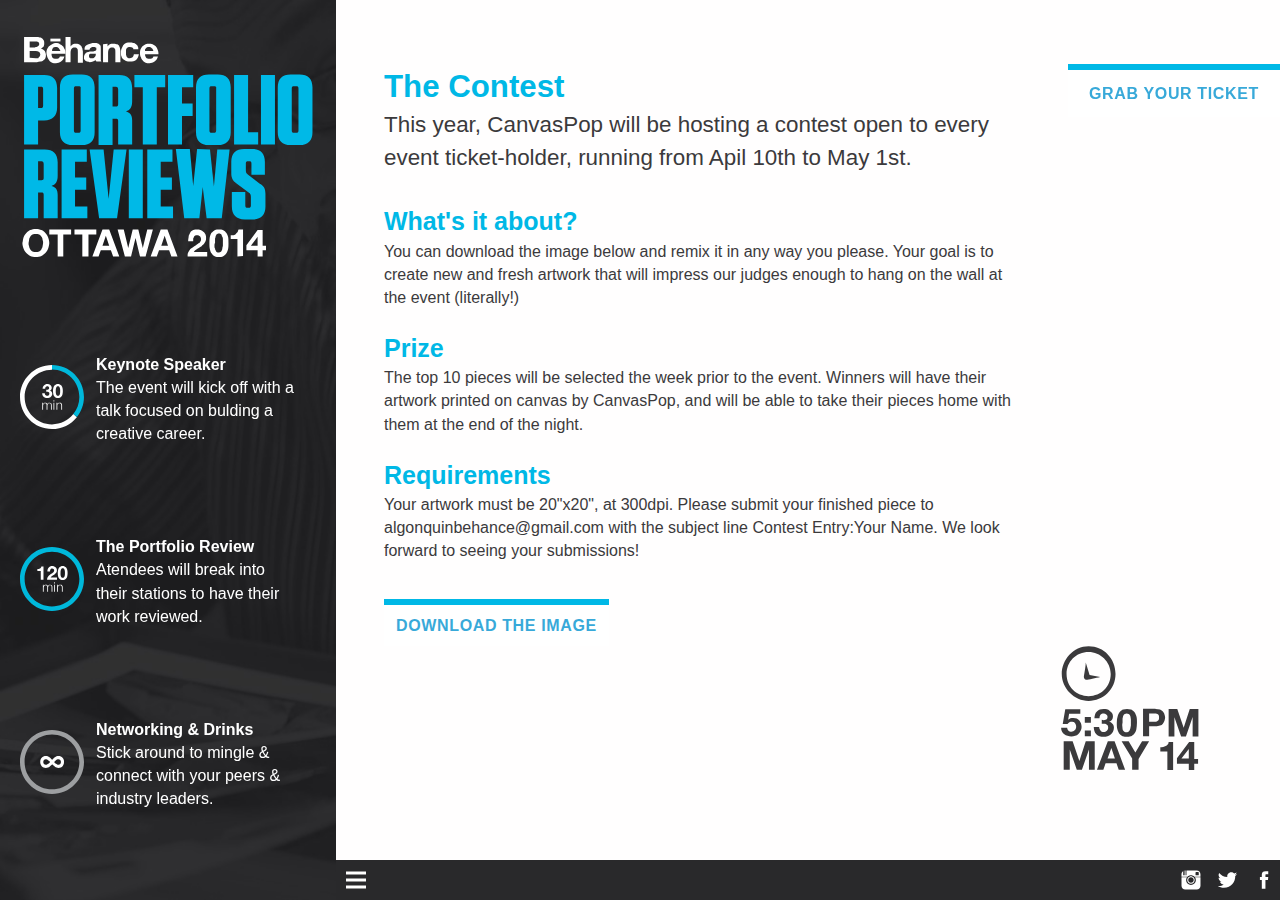
==== contest.html @ 29a14c9b "Margin Fix" ====
<!doctype html>
<html>

<head>
    <meta charset="UTF-8">
    <meta name="handheldfriendly" content="true">
    <meta name="mobileoptimized" content="240">
    <meta name="viewport" content="width=device-width,intial-scale=1">
    <link href="css/general.css" rel="stylesheet">
	<link href="css/grid.css" rel="stylesheet">
	<link href="css/nav.css" rel="stylesheet">
    <title>Behance Portfolio Review 2014 · Ottawa</title>
    <link rel="shortcut icon" href='favicon.ico'>
	<link rel="stylesheet" type="text/css" href="css/normalize.css" />
	<link rel="stylesheet" type="text/css" href="css/component.css" />
	<script src="js/modernizr.custom.js"></script>
    <meta name="description" content="Algonquin College's Behance Portfolio Review Ottawa 2014 at Canvas Pop">
    <meta name="author" content="Algonquin College Behance Portfolio Review">
</head>
	
<body>
	
	<div class="side-nav cl-effect-5">
		<a href="http://algonquinbehance.eventbrite.ca" class="get-ticket brand cuatro space" target="_blank">Grab your ticket</a>
		<img class="date-time" src="images/date-time.svg">
	</div>
	
	<header class="grid">
	<a href="index.html" class="unit unit-xs-1 unit-s-1 unit-m-1 unit-l-1"><img src="images/behance-title.svg" alt="event title"></a>
		<div class="schedule-part unit unit-xs-1 unit-s-1 unit-m-1 unit-l-1">
			<img class="icon-top" alt="" src="images/schedule1.svg">
			<p class="brand cinco">Keynote Speaker</p>
			<p class="cinco">The event will kick off with a talk focused on bulding a creative career.</p>
		</div>
		<div class="schedule-part unit unit-xs-1 unit-s-1 unit-m-1 unit-l-1">
			<img class="icon-top" alt="" src="images/schedule2.svg">
			<p class="brand cinco">The Portfolio Review</p>
			<p class="cinco">Atendees will break into their stations to have their work reviewed.</p>
		</div>
		<div class="schedule-part unit unit-xs-1 unit-s-1 unit-m-1 unit-l-1">
			<img class="icon-top" alt="" src="images/schedule3.svg">
			<p class="brand cinco">Networking & Drinks</p>
			<p class="cinco">Stick around to mingle & connect with your peers & industry leaders.</p>
		</div>
	</header>
	
	<section id="details">
		<h2 class="white unit unit-s-1 unit-m-1 unit-l-1">The Contest</h2>
		<p class="unit unit-s-1 unit-m-1 unit-l-1 p-large">This year, CanvasPop will be hosting a contest open to every event ticket-holder, running from Apil 10th to May 1st.</p>
		<h3 class="cuatro white">What's it about?</h3>
		<p class="unit unit-s-1 unit-m-1 unit-l-1">You can download the image below and remix it in any way you please. Your goal is to create new and fresh artwork that will impress our judges enough to hang on the wall at the event (literally!)</p> 
		<h3 class="white cuatro">Prize</h3>
		<p class="unit unit-s-1 unit-m-1 unit-l-1">The top 10 pieces will be selected the week prior to the event. Winners will have their artwork printed on canvas by CanvasPop, and will be able to take their pieces home with them at the end of the night.</p> 
		<h3 class="cuatro white">Requirements</h3>
		<p class="margin-bottom unit unit-s-1 unit-m-1 unit-l-1">Your artwork must be 20"x20", at 300dpi. Please submit your finished piece to algonquinbehance@gmail.com with the subject line Contest Entry:Your Name. We look forward to seeing your submissions!</p> 
		<span class="cl-effect-5"><a download='images/Kenyon_Cox_nude_study3.jpg' href="#" class="button space brand">Download the Image</a></span>
	</section>
				
	<footer class="init-footer grid">
		<div class="unit unit-xs-1-2 unit-s-1-2 unit-m-1-2 unit-l-1-2">
			<a href="#" class="nav-btn hide-text"></a>
		</div>
		<div class="social2 unit unit-xs-1-2 unit-s-1-2 unit-m-1-2 unit-l-1-2 grid">
			<a href="http://instagram.com/acbehance"><i class="instagram unit unit-s-1-3 unit-m-1-3 unit-l-1-3"></i></a>
			<a href="http://twitter.com/algonquindesign"><i class="twitter unit unit-s-1-3 unit-m-1-3 unit-l-1-3"></i></a>
			<a href="http://www.facebook.com/algonquindesign"><i class="facebook unit unit-s-1-3 unit-m-1-3 unit-l-1-3"></i></a>
		</div>
		
		<nav class="nav nav-top cl-effect-4" data-state="collapsed">
			<ul class="grid">
				<li class="brand space unit unit-xs-1 unit-s-1 unit-m-1 unit-l-1-5"><a href="index.html/#about">About</a></li>
				<li class="brand space unit unit-xs-1 unit-s-1-2 unit-m-1-2 unit-l-1-5"><a href="index.html/#details">Details</a></li>
				<li class="brand space unit unit-xs-1 unit-s-1-2 unit-m-1-2 unit-l-1-5"><a href="index.html/#reviewers">Reviewers</a></li>
				<li class="brand space unit unit-xs-1 unit-s-1-2 unit-m-1-2 unit-l-1-5"><a href="index.html/#sponsors">Sponsors</a></li>
				<li class="brand space unit unit-xs-1 unit-s-1-2 unit-m-1-2 unit-l-1-5"><a href="index.html/#works">How it works</a></li>
				<li class="brand space unit unit-xs-1 unit-s-1 unit-m-1 unit-l-1-1 email">You can email us at algonquinbehance@gmail.com</li>
			</ul>
		</nav>
	</footer>
	
	<script src="js/nav.js"></script>
	
</body>
</html>
---- css/general.css ----
@charset "UTF-8";
/* Responsive Setup */

@-moz-viewport {width: device-width; scale: 1;}
@-ms-viewport {width: device-width; scale: 1;}
@-webkit-viewport {width: device-width; scale: 1;}
@-o-viewport {width: device-width; scale: 1;}
@viewport {width: device-width; scale: 1;}

html {
	-moz-text-size-adjust: 100%;	
	-ms-text-size-adjust: 100%;	
	-webkit-text-size-adjust: 100%;	
	-o-text-size-adjust: 100%;	
	text-size-adjust: 100%;	
}

*{margin:0;}

/*CSS Starts*/

html, body {
	background-color: #fffefe;
	font-family: Helvetica, sans-serif;
	font-weight: 400;
	line-height: 1.45;
	color: #3B3A3C;
	font-size: .9em;
	padding: 3rem 0 1.45em 0;
	font-family: 'Helvetica Neue', Helvetica, sans-serif;
}

header {
	background-color: #3B3A3C;
	background: url(../images/header-background.jpg);
	background-attachment: scroll;
	background-size: cover;
	background-position: left center;
}

/* Schedule */

.schedule {
	text-align: center;
	overflow: hidden;
	color: #fff;
	margin-top: 0;
	text-align: left;
}

.schedule-part {
	margin: 1em 0;
	padding-left: 1.25em;
}

.schedule-part p{
	max-width: 80%;
	margin: 0;
	color: #fff;
}

.schedule-part:last-child {
	border-bottom: none;
}

.icon-top {
	float: left;
	height: 4rem;
	margin: 0rem 3% 0.75rem;
}

@media only screen and (min-width: 38em) {
	
	html, body {
		padding: 0 0 1.95em 0;
	}
	
	header {
		position: fixed;
		left: 0;
		top: 0;
		bottom:0;
		height: 100%;
		max-width: 21rem;
		z-index: 8000;
	}
	
	.schedule-part {
		margin: 0;
		padding-left:1.25em;
	}

	.schedule-part p{
		margin: 0;
		max-width: 15rem;
	}

	.schedule-part>.cinco{
		margin: 0rem auto 0rem;
	}
		
	.icon-top {
		float: left;
		height: 4rem;
		margin: .75em .75em 0 0;
	}
	
}

.main {
	position: relative;
	max-width: 50rem;
	margin: 0 auto;
	padding: 3rem;
}

::selection {
	color: #fff;
	background: #00B8E6;
}

p {margin-bottom: 1.3em;}

.p-large {
	font-size: 1.4em;
}

.p-med {
	font-size: 1.1em;
}

h1, .uno {
  margin-top: 0;
  font-size: 5.05em;
}

.big-dos {
	font-size: 3.36em;
}

h2, .dos {font-size: 1.953em;}

h3, dt, .tres {font-size: 1.563em;}

h4, dd,f .cuatro {font-size: 1.25em;}

h5, .cinco {font-size: 1em;}

small, .font_small {font-size: 0.75em;}

.no-margin {
	margin-bottom: 0;
}

.flex-img {
	width: 100%;
	display: block;
	margin: 0 auto;
}

section {
	max-width: 95%;
	margin: 3rem auto 0;
}

ul {
	list-style: none;
}

em {
	margin-left:8px;
	color: #3b3a3c;
}

a {
	text-decoration: none;
	color: #38a9d9;
	-webkit-transition: all 200ms ease-in;
	transition: all 200ms ease-in;
}

dd {
	font-size: 1em;
}

dd a{
	color: #38a9d9;
	border-bottom: 0.09em solid #38a9d9;
	-webkit-transition: all 200ms ease-in;
	transition: all 200ms ease-in;
}

p>a:hover,
p>a:active,
p>a:focus,
dd a:hover,
dd a:active,
dd a:focus{
	color: #3a5d78;
	border-bottom: 2px solid #3a5d78;
}

dt {
	font-weight: 800;
	margin-top: .5rem;
	padding-top: .5em;
	position: relative;
}

dt a {
	color: #3B3A3C;
}

dt>a:after {
    opacity: 0;
    content: url(../images/arrow.svg);
    position:relative;
    left:13px;
    top:2px;
    -webkit-transition: -webkit-transform 0.4s, opacity 0.3s ease-in-out;
	-moz-transition: -moz-transform 0.4s, opacity 0.3s ease-in-out;
	transition: transform 0.4s, opacity 0.3s ease-in-out;
	-webkit-transform: translateX(20px);
	-moz-transform: translateX(20px);
	transform: translateX(20px);
}

dt>a:hover:after,
dt>a:active:after,
dt>a:focus:after {
    opacity: 1;
	-webkit-transform: translateX(0px);
	-moz-transform: translateX(0px);
	transform: translateX(0px);
}

.indent {
	padding-right: 2em;
}

.indent>dt{
	padding-top: 0.1em;
	padding-bottom: 0.5em; 
	border-left: 5px solid #00B8E6;
	padding-left: 25px;
	margin-top: 1rem;
}

.indent>dd{
	padding-bottom: 0.15em; 
	border-left: 5px solid #00B8E6;
	padding-left: 25px;
	margin-bottom: 2rem;
}

.white, .teal {
	color: #00B8E6;
}

.actual-white {
	color: #fff;
}

.brand {
	font-weight: 800;
}

.space {
	letter-spacing: 0.04em;
}

.logos {
	padding-bottom: .5em;
}

/* Ticket */

.contest, .get-ticket, .button {
	text-align: center;
	text-transform: uppercase;
	background-color: none;
	border-top: solid 6px #00B8E6;
	background-color: rgba(255,255,255,.7);
	-webkit-transition: all 300ms ease-in-out;
	transition: all 300ms ease-in-out;
}

.button {
	position: relative;
}

.margin-bottom {
	margin-bottom: 3.25em;
}

.get-ticket {
	position: fixed;
	top: 0rem;
	width: 100%;
	z-index: 9000;
}

.contest {top: 3rem;}

.date-time {
	display: none;
}

#sponsors {
	margin: 3rem auto 0;
	background-color: #00B8E6;
	width: 100%;
	z-index: 1000;
	padding: 2% 5%;
}

@media only screen and (min-width: 38em) {
	
	section {
		max-width: 40rem;
		margin: 4em 5% 0 24em;
	}
	
	.get-ticket {
		top: 4em;
		max-width: 13.25em;
		padding: 0.3em;
		right: 0rem;
	}
	
	.contest {
		top: 8.5em;
	}
	
	#sponsors {
		z-index: 1000;
		position: absolute;
		padding: 5em 0 6em 24em;
		background-color: #00B8E6;
		right: 0;
	}

}

@media only screen and (min-width: 60em) {
	.date-time {
		display: block;
		width: 12em;
		position: fixed;
		right: 3.5em;
		bottom: 6em;
	}
}

footer, .resp-footer {
	position: fixed;
	background-color: #29292b;
	left: 0;
	right: 0;
	bottom:0;
	text-align: center;
}

.social {
	overflow: hidden;
	text-align: right;
}

.social2 {
	text-align: right;
}

.social i, .social2 i {
	width: 2rem;
	background-position: center center;
	background-repeat: no-repeat;
}

.twitter {
	height: 2rem;
	background-image: url(../images/twitter.svg);
}

.instagram {
	height: 1.5rem;
	background-image: url(../images/instagram.svg);
}

.twitter:hover {
	height: 2rem;
	background-image: url(../images/twitter-blue.svg);
}

.instagram:hover {
	height: 1.5rem;
	background-image: url(../images/instagram-blue.svg);
}

.facebook {
	height: 1.5rem;
	background-image: url(../images/facebook.svg);
}

.facebook:hover {
	height: 1.5rem;
	background-image: url(../images/facebook-blue.svg);
}

.heart {
	position: relative;
	text-indent: 24px;
	padding-top: 1em;
}

.heart:before {
	position: absolute;
	content: url(../images/heart-01.svg);
	height: 15px;
	width: 15px;
	left: -24px;
}

.email {
	color: #fff;
	padding: 0.5em 0 1em;
}

@media only screen and (min-width: 38em) {

	html, body {
		font-size: 1em;
	}
}
---- css/grid.css ----
.grid {
  margin: 0;
  padding: 0;
  letter-spacing: -0.31em;
  text-rendering: optimizespeed;
  display: -webkit-flex;
  -webkit-flex-flow: row wrap;
  display: -ms-flexbox;
  -ms-flex-flow: row wrap;
}

.grid-bottom {
  -webkit-align-items: flex-end;
  -ms-align-items: flex-end;
}

.grid-middle {
  -webkit-align-items: center;
  -ms-align-items: center;
}

.opera-only :-o-prefocus, .grid {
  word-spacing: -0.43em;
}

.unit {
  letter-spacing: normal;
  text-rendering: auto;
  vertical-align: middle;
  word-spacing: normal;
  display: inline-block;
  visibility: visible;
}

.grid-bottom .unit {
  vertical-align: bottom;
}

.grid--middle .unit {
  vertical-align: middle;
}

.unit-xs-hidden {
  display: none;
  visibility: hidden;
}

.unit-xs-1 {
  display: block;
  visibility: visible;
  width: 100%;
}

.unit-offset-xs-0 {
  margin-left: 0;
}

.unit-xs-1-2 {
  width: 50.0000%;
}

.unit-offset-xs-1-2 {
  margin-left: 50.0000%;
}

.unit-xs-1-3 {
  width: 33.3333%;
}

.unit-offset-xs-1-3 {
  margin-left: 33.3333%;
}

.unit-xs-2-3 {
  width: 66.6667%;
}

.unit-offset-xs-2-3 {
  margin-left: 66.6667%;
}

.unit-xs-1-2,.unit-xs-1-3,.unit-xs-2-3 {
  display: inline-block;
  visibility: visible;
}

@media only screen and (min-width: 25em) {

.unit-s-hidden {
  display: none;
  visibility: hidden;
}

.unit-s-1 {
  display: block;
  visibility: visible;
  width: 100%;
}

.unit-offset-s-0 {
  margin-left: 0;
}

.unit-s-1-2 {
  width: 50.0000%;
}

.unit-offset-s-1-2 {
  margin-left: 50.0000%;
}

.unit-s-1-3 {
  width: 33.3333%;
}

.unit-offset-s-1-3 {
  margin-left: 33.3333%;
}

.unit-s-2-3 {
  width: 66.6667%;
}

.unit-offset-s-2-3 {
  margin-left: 66.6667%;
}

.unit-s-1-4 {
  width: 25.0000%;
}

.unit-offset-s-1-4 {
  margin-left: 25.0000%;
}

.unit-s-3-4 {
  width: 75.0000%;
}

.unit-offset-s-3-4 {
  margin-left: 75.0000%;
}

.unit-s-1-2,.unit-s-1-3,.unit-s-2-3,.unit-s-1-4,.unit-s-3-4 {
  display: inline-block;
  visibility: visible;
}

}

@media only screen and (min-width: 38em) {
	
.unit-m-hidden {
  display: none;
  visibility: hidden;
}

.unit-m-1 {
  display: block;
  visibility: visible;
  width: 100%;
}

.unit-offset-m-0 {
  margin-left: 0;
}

.unit-m-1-2 {
  width: 50.0000%;
}

.unit-offset-m-1-2 {
  margin-left: 50.0000%;
}

.unit-m-1-3 {
  width: 33.3333%;
}

.unit-offset-m-1-3 {
  margin-left: 33.3333%;
}

.unit-m-2-3 {
  width: 66.6667%;
}

.unit-offset-m-2-3 {
  margin-left: 66.6667%;
}

.unit-m-1-4 {
  width: 25.0000%;
}

.unit-offset-m-1-4 {
  margin-left: 25.0000%;
}

.unit-m-3-4 {
  width: 75.0000%;
}

.unit-offset-m-3-4 {
  margin-left: 75.0000%;
}

.unit-m-1-2,.unit-m-1-3,.unit-m-2-3,.unit-m-1-4,.unit-m-3-4 {
  display: inline-block;
  visibility: visible;
}

}

@media only screen and (min-width: 60em) {
	
	.gutter {
	  padding-left: 1.5rem;
	  padding-right: 1.5rem;
	}

	.gutter-half, .gutter-1-2 {
	  padding-left: 0.7500rem;
	  padding-right: 0.7500rem;
	}

	.gutter-double, .gutter-2 {
	  padding-left: 3.0000rem;
	  padding-right: 3.0000rem;
	}

	.gutter-left {
	  padding-left: 1.5000rem;
	}

.unit-l-hidden {
  display: none;
  visibility: hidden;
}

.unit-l-1 {
  display: block;
  visibility: visible;
  width: 100%;
}

.unit-offset-l-0 {
  margin-left: 0;
}

.unit-l-1-2 {
  width: 50.0000%;
}

.unit-offset-l-1-2 {
  margin-left: 50.0000%;
}

.unit-l-1-3 {
  width: 33.3333%;
}

.unit-offset-l-1-3 {
  margin-left: 33.3333%;
}

.unit-l-2-3 {
  width: 66.6667%;
}

.unit-offset-l-2-3 {
  margin-left: 66.6667%;
}

.unit-l-1-4 {
  width: 25.0000%;
}

.unit-offset-l-1-4 {
  margin-left: 25.0000%;
}

.unit-l-3-4 {
  width: 75.0000%;
}

.unit-offset-l-3-4 {
  margin-left: 75.0000%;
}

.unit-l-1-5 {
  width: 20.0000%;
}

.unit-offset-l-1-5 {
  margin-left: 20.0000%;
}

.unit-l-2-5 {
  width: 40.0000%;
}

.unit-offset-l-2-5 {
  margin-left: 40.0000%;
}

.unit-l-3-5 {
  width: 60.0000%;
}

.unit-offset-l-3-5 {
  margin-left: 60.0000%;
}

.unit-l-4-5 {
  width: 80.0000%;
}

.unit-offset-l-4-5 {
  margin-left: 80.0000%;
}

.unit-l-1-6 {
  width: 16.6667%;
}

.unit-offset-l-1-6 {
  margin-left: 16.6667%;
}

.unit-l-5-6 {
  width: 83.3333%;
}

.unit-offset-l-5-6 {
  margin-left: 83.3333%;
}

.unit-l-1-7 {
  width: 14.2857%;
}

.unit-offset-l-1-7 {
  margin-left: 14.2857%;
}

.unit-l-2-7 {
  width: 28.5714%;
}

.unit-offset-l-2-7 {
  margin-left: 28.5714%;
}

.unit-l-3-7 {
  width: 42.8571%;
}

.unit-offset-l-3-7 {
  margin-left: 42.8571%;
}

.unit-l-4-7 {
  width: 57.1429%;
}

.unit-offset-l-4-7 {
  margin-left: 57.1429%;
}

.unit-l-5-7 {
  width: 71.4286%;
}

.unit-offset-l-5-7 {
  margin-left: 71.4286%;
}

.unit-l-6-7 {
  width: 85.7143%;
}

.unit-offset-l-6-7 {
  margin-left: 85.7143%;
}

.unit-l-1-8 {
  width: 12.5000%;
}

.unit-offset-l-1-8 {
  margin-left: 12.5000%;
}

.unit-l-3-8 {
  width: 37.5000%;
}

.unit-offset-l-3-8 {
  margin-left: 37.5000%;
}

.unit-l-5-8 {
  width: 62.5000%;
}

.unit-offset-l-5-8 {
  margin-left: 62.5000%;
}

.unit-l-7-8 {
  width: 87.5000%;
}

.unit-offset-l-7-8 {
  margin-left: 87.5000%;
}

.unit-l-1-2,.unit-l-1-3,.unit-l-2-3,.unit-l-1-4,.unit-l-3-4,.unit-l-1-5,.unit-l-2-5,.unit-l-3-5,.unit-l-4-5,.unit-l-1-6,.unit-l-5-6,.unit-l-1-7,.unit-l-2-7,.unit-l-3-7,.unit-l-4-7,.unit-l-5-7,.unit-l-6-7,.unit-l-1-8,.unit-l-3-8,.unit-l-5-8,.unit-l-7-8 {
  display: inline-block;
  visibility: visible;
}

}
---- css/nav.css ----
nav a{
	font-size: 1em;
}

.nav-btn,
.nav-btn:link,
.nav-btn:visited{
	position: relative;
	display: block;
	height: 40px;
    margin: 0 0;
	background: url('../images/nav-icon.svg') no-repeat 0px center;
	text-align: left;
}

.nav-btn,
.nav-btn:hover,
.nav-btn:active{
	background: url('../images/nav-icon-blue.svg') no-repeat 0px center;
}

.nav-top {
    width: 100%;
    margin: 0 0;
    position:relative;
    text-align:center;
}

.resp-footer {
	display: none;
}

/*Toggle Nav*/

.nav-top {
    max-height: 0px;
    -webkit-transition: max-height 350ms linear;
}

.nav-top[data-state="expanded"]{
    max-height: 15em;
    height: 100%;
}

@media only screen and (min-width: 38em) {
	
	footer.init-footer {
		display: block;
		margin-left: 21em;
		z-index: 9000;
	}
	
	.resp-footer {
		display: none;
	}
	
}
---- css/component.css ----
*,
*:after,
*::before {
    -webkit-box-sizing: border-box;
    -moz-box-sizing: border-box;
    box-sizing: border-box;
}

nav a {
	position: relative;
	display: inline-block;
	margin: 15px 0 7px;
	outline: none;
	color: #fff;
	text-decoration: none;
	text-transform: uppercase;
	letter-spacing: 0.06em;
	text-align: left;
}


/* Effect 4: bottom border enlarge */
.cl-effect-4 a {
	padding: 0 0 5px;
}

.cl-effect-4 a::after {
	position: absolute;
	top: -8px;
	left: 0;
	right:0;
	width: 100%;
	height: 1px;
	background: #00B8E6;
	content: '';
	opacity: 0;
	-webkit-transition: height 0.3s, opacity 0.3s, -webkit-transform 0.3s;
	-moz-transition: height 0.3s, opacity 0.3s, -moz-transform 0.3s;
	transition: height 0.3s, opacity 0.3s, transform 0.3s;
	-webkit-transform: translateY(-10px);
	-moz-transform: translateY(-10px);
	transform: translateY(-10px);
}

.cl-effect-4 a:hover::after,
.cl-effect-4 a:focus::after {
	height: 5px;
	opacity: 1;
	-webkit-transform: translateY(0px);
	-moz-transform: translateY(0px);
	transform: translateY(0px);
}

/* Effect 4: bottom border enlarge */

.cl-effect-5 a {
	padding: .75em 0.75em;
}

.cl-effect-5 a::after {
	position: absolute;
	top: -5px;
	left: 0;
	width: 100%;
	height: 1px;
	background: rgba(0, 184, 230,.1);
	border: solid 5px #00B8E6;
	content: '';
	opacity: 0;
	-webkit-transition: height 0.3s, opacity 0.3s, -webkit-transform 0.3s;
	-moz-transition: height 0.3s, opacity 0.3s, -moz-transform 0.3s;
	transition: height 0.3s, opacity 0.3s, transform 0.3s;
}

.cl-effect-5 a:hover::after,
.cl-effect-5 a:focus::after {
	height: 3.5em;
	opacity: 1;

}
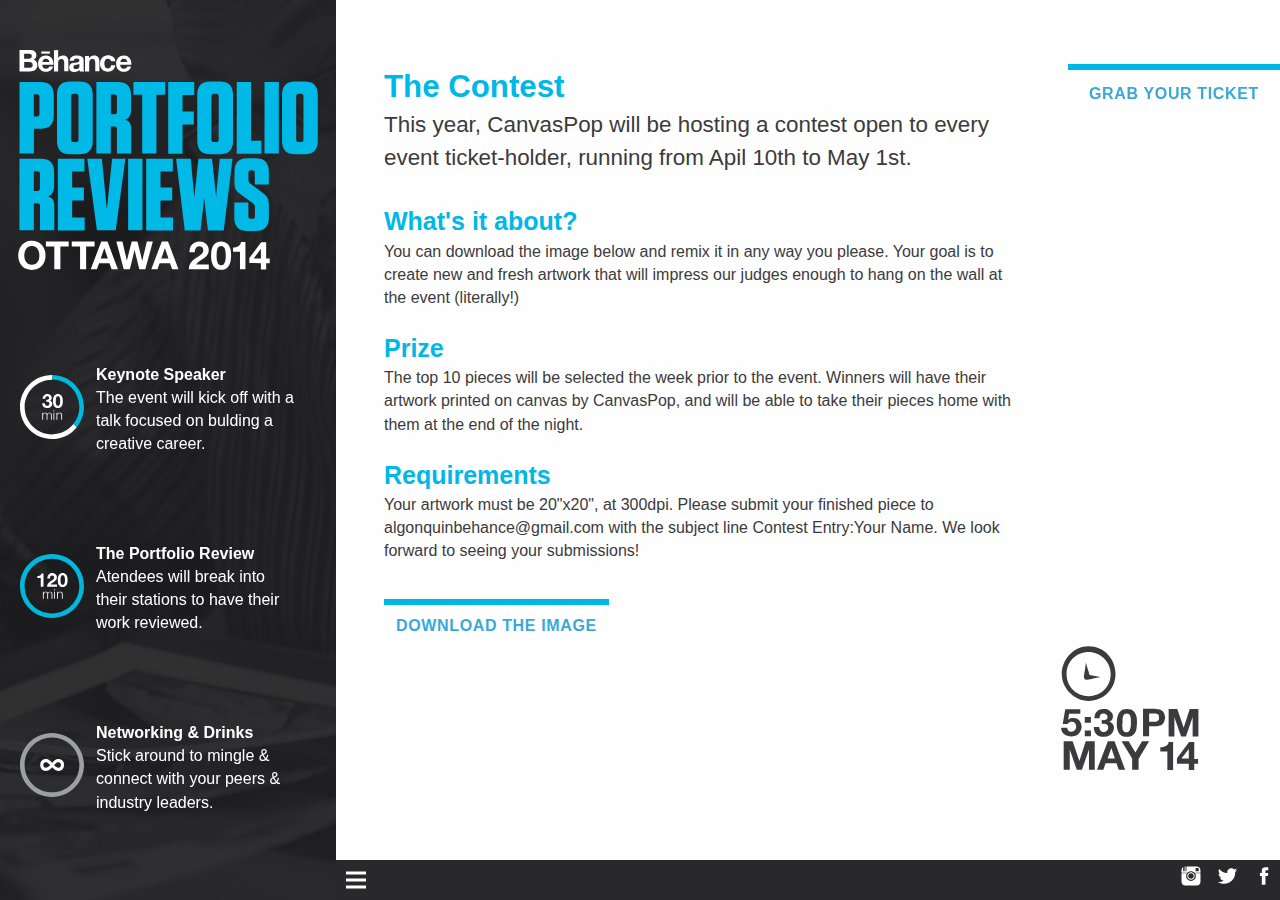
==== commit f6dba775: "Footer Debug, Nav links fixed, Vertical mediaquery" ====
--- a/contest.html
+++ b/contest.html
@@ -10,7 +10,6 @@
 	<link href="css/grid.css" rel="stylesheet">
 	<link href="css/nav.css" rel="stylesheet">
     <title>Behance Portfolio Review 2014 · Ottawa</title>
-    <link rel="shortcut icon" href='favicon.ico'>
 	<link rel="stylesheet" type="text/css" href="css/normalize.css" />
 	<link rel="stylesheet" type="text/css" href="css/component.css" />
 	<script src="js/modernizr.custom.js"></script>
@@ -26,7 +25,7 @@
 	</div>
 	
 	<header class="grid">
-	<a href="index.html" class="unit unit-xs-1 unit-s-1 unit-m-1 unit-l-1"><img src="images/behance-title.svg" alt="event title"></a>
+		<a href="index.html" class="unit unit-xs-1 unit-s-1 unit-m-1 unit-l-1"><img src="images/behance-title.svg" class="title" alt="event title"></a>
 		<div class="schedule-part unit unit-xs-1 unit-s-1 unit-m-1 unit-l-1">
 			<img class="icon-top" alt="" src="images/schedule1.svg">
 			<p class="brand cinco">Keynote Speaker</p>
@@ -56,23 +55,27 @@
 		<span class="cl-effect-5"><a download='images/Kenyon_Cox_nude_study3.jpg' href="#" class="button space brand">Download the Image</a></span>
 	</section>
 				
-	<footer class="init-footer grid">
-		<div class="unit unit-xs-1-2 unit-s-1-2 unit-m-1-2 unit-l-1-2">
-			<a href="#" class="nav-btn hide-text"></a>
-		</div>
-		<div class="social2 unit unit-xs-1-2 unit-s-1-2 unit-m-1-2 unit-l-1-2 grid">
-			<a href="http://instagram.com/acbehance"><i class="instagram unit unit-s-1-3 unit-m-1-3 unit-l-1-3"></i></a>
-			<a href="http://twitter.com/algonquindesign"><i class="twitter unit unit-s-1-3 unit-m-1-3 unit-l-1-3"></i></a>
-			<a href="http://www.facebook.com/algonquindesign"><i class="facebook unit unit-s-1-3 unit-m-1-3 unit-l-1-3"></i></a>
+	<footer class="init-footer">
+		<div class="grid">
+			<div class="unit unit-xs-1-2 unit-s-1-2 unit-m-1-2 unit-l-1-2">
+				<a href="#" class="nav-btn hide-text"></a>
+			</div>
+			<div class="unit unit-xs-1-2 unit-s-1-2 unit-m-1-2 unit-l-1-2">
+				<div class="social2">
+					<a href="http://instagram.com/acbehance"><i class="instagram unit unit-s-1-3 unit-m-1-3 unit-l-1-3"></i></a>
+					<a href="http://twitter.com/algonquindesign"><i class="twitter unit unit-s-1-3 unit-m-1-3 unit-l-1-3"></i></a>
+					<a href="http://www.facebook.com/algonquindesign"><i class="facebook unit unit-s-1-3 unit-m-1-3 unit-l-1-3"></i></a>
+				</div>
+			</div>
 		</div>
 		
 		<nav class="nav nav-top cl-effect-4" data-state="collapsed">
 			<ul class="grid">
-				<li class="brand space unit unit-xs-1 unit-s-1 unit-m-1 unit-l-1-5"><a href="index.html/#about">About</a></li>
-				<li class="brand space unit unit-xs-1 unit-s-1-2 unit-m-1-2 unit-l-1-5"><a href="index.html/#details">Details</a></li>
-				<li class="brand space unit unit-xs-1 unit-s-1-2 unit-m-1-2 unit-l-1-5"><a href="index.html/#reviewers">Reviewers</a></li>
-				<li class="brand space unit unit-xs-1 unit-s-1-2 unit-m-1-2 unit-l-1-5"><a href="index.html/#sponsors">Sponsors</a></li>
-				<li class="brand space unit unit-xs-1 unit-s-1-2 unit-m-1-2 unit-l-1-5"><a href="index.html/#works">How it works</a></li>
+				<li class="brand space unit unit-xs-1 unit-s-1 unit-m-1 unit-l-1-5"><a href="index.html#about">About</a></li>
+				<li class="brand space unit unit-xs-1 unit-s-1-2 unit-m-1-2 unit-l-1-5"><a href="index.html#details">Details</a></li>
+				<li class="brand space unit unit-xs-1 unit-s-1-2 unit-m-1-2 unit-l-1-5"><a href="index.html#reviewers">Reviewers</a></li>
+				<li class="brand space unit unit-xs-1 unit-s-1-2 unit-m-1-2 unit-l-1-5"><a href="index.html#sponsors">Sponsors</a></li>
+				<li class="brand space unit unit-xs-1 unit-s-1-2 unit-m-1-2 unit-l-1-5"><a href="index.html#works">How it works</a></li>
 				<li class="brand space unit unit-xs-1 unit-s-1 unit-m-1 unit-l-1-1 email">You can email us at algonquinbehance@gmail.com</li>
 			</ul>
 		</nav>
--- a/css/general.css
+++ b/css/general.css
@@ -105,6 +105,24 @@
 		margin: .75em .75em 0 0;
 	}
 	
+}
+
+@media only screen and (max-height: 42em) {
+	
+	header{
+		font-size: .9em;
+	}
+	
+	.title {
+		position: absolute; 
+		left:-5rem;
+		max-height: 5rem;
+		text-align: left;
+	}
+	
+	.schedule-part {
+		height: 25%;
+	}
 }
 
 .main {
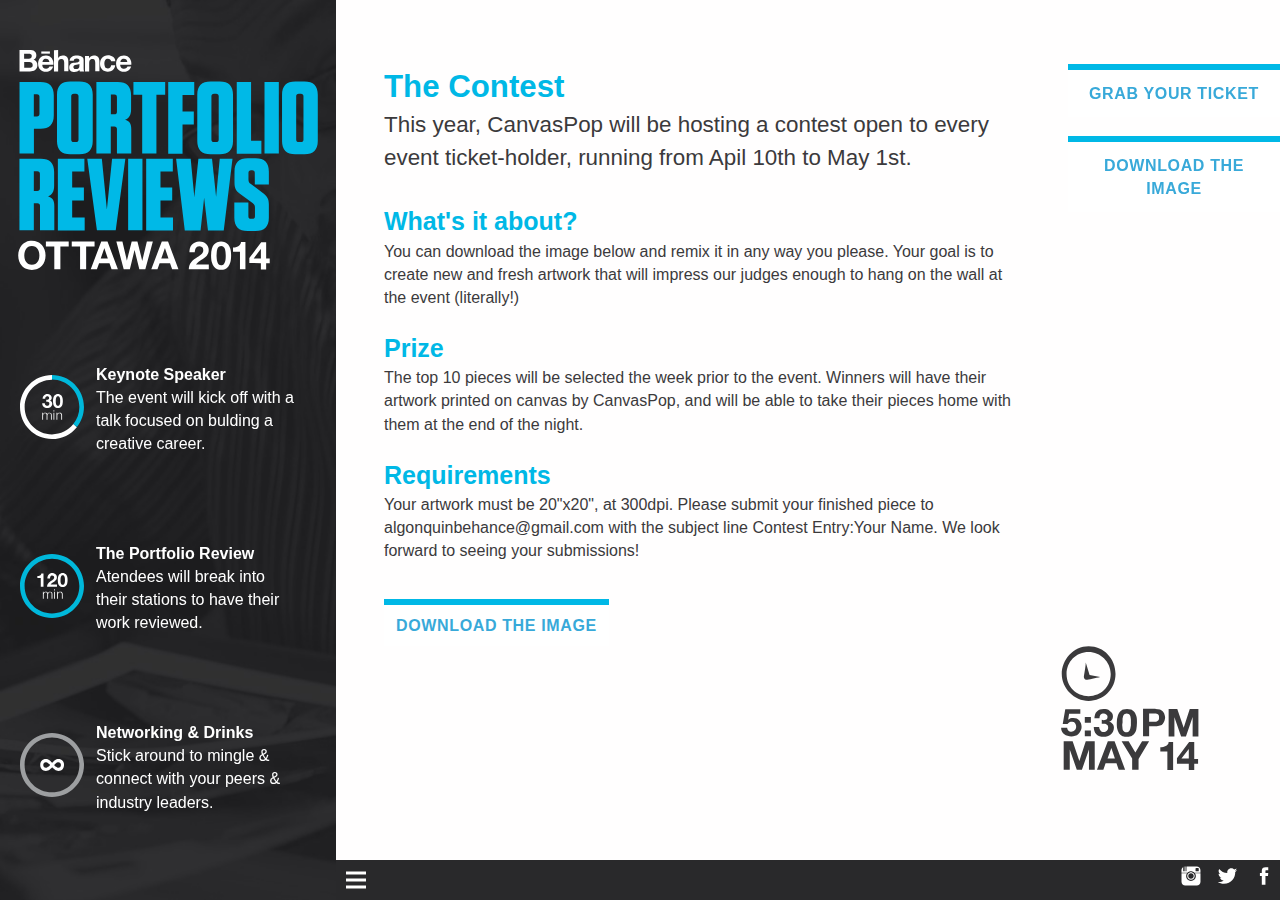
==== commit 0bbc0600: "Added second link in Contest" ====
--- a/contest.html
+++ b/contest.html
@@ -21,6 +21,7 @@
 	
 	<div class="side-nav cl-effect-5">
 		<a href="http://algonquinbehance.eventbrite.ca" class="get-ticket brand cuatro space" target="_blank">Grab your ticket</a>
+		<a href="#" download='images/Kenyon_Cox_nude_study3.jpg' class="get-ticket contest brand cuatro space" target="_blank">Download the image</a>
 		<img class="date-time" src="images/date-time.svg">
 	</div>
 	
@@ -71,8 +72,8 @@
 		
 		<nav class="nav nav-top cl-effect-4" data-state="collapsed">
 			<ul class="grid">
-				<li class="brand space unit unit-xs-1 unit-s-1 unit-m-1 unit-l-1-5"><a href="index.html#about">About</a></li>
-				<li class="brand space unit unit-xs-1 unit-s-1-2 unit-m-1-2 unit-l-1-5"><a href="index.html#details">Details</a></li>
+				<li class="brand space unit unit-xs-1 unit-s-1 unit-m-1 unit-l-1-5"><a href="index.html">Home</a></li>
+				<li class="brand space unit unit-xs-1 unit-s-1-2 unit-m-1-2 unit-l-1-5"><a href="index.html#about">About</a></li>
 				<li class="brand space unit unit-xs-1 unit-s-1-2 unit-m-1-2 unit-l-1-5"><a href="index.html#reviewers">Reviewers</a></li>
 				<li class="brand space unit unit-xs-1 unit-s-1-2 unit-m-1-2 unit-l-1-5"><a href="index.html#sponsors">Sponsors</a></li>
 				<li class="brand space unit unit-xs-1 unit-s-1-2 unit-m-1-2 unit-l-1-5"><a href="index.html#works">How it works</a></li>
--- a/css/general.css
+++ b/css/general.css
@@ -26,7 +26,7 @@
 	line-height: 1.45;
 	color: #3B3A3C;
 	font-size: .9em;
-	padding: 3rem 0 1.45em 0;
+	padding: 2.9rem 0 1.45em 0;
 	font-family: 'Helvetica Neue', Helvetica, sans-serif;
 }
 
@@ -55,7 +55,7 @@
 
 .schedule-part p{
 	max-width: 80%;
-	margin: 0;
+	margin: 0 auto;
 	color: #fff;
 }
 
@@ -86,6 +86,7 @@
 	}
 	
 	.schedule-part {
+		position: relative;
 		margin: 0;
 		padding-left:1.25em;
 	}
@@ -105,24 +106,6 @@
 		margin: .75em .75em 0 0;
 	}
 	
-}
-
-@media only screen and (max-height: 42em) {
-	
-	header{
-		font-size: .9em;
-	}
-	
-	.title {
-		position: absolute; 
-		left:-5rem;
-		max-height: 5rem;
-		text-align: left;
-	}
-	
-	.schedule-part {
-		height: 25%;
-	}
 }
 
 .main {
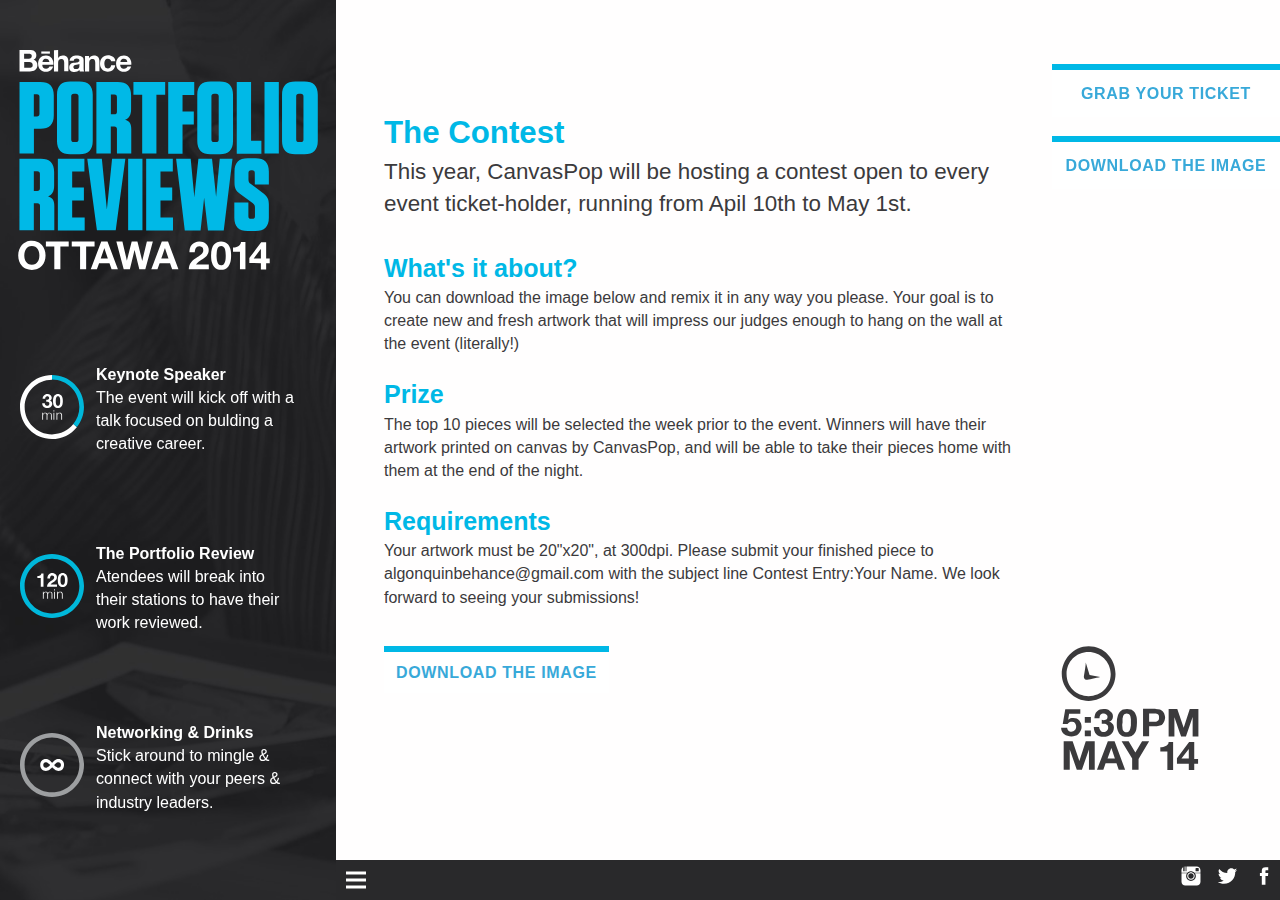
==== commit d3a67864: "Fixed Bottom Padding Mobile" ====
--- a/contest.html
+++ b/contest.html
@@ -17,7 +17,7 @@
     <meta name="author" content="Algonquin College Behance Portfolio Review">
 </head>
 	
-<body>
+<body class="contest-page">
 	
 	<div class="side-nav cl-effect-5">
 		<a href="http://algonquinbehance.eventbrite.ca" class="get-ticket brand cuatro space" target="_blank">Grab your ticket</a>
--- a/css/general.css
+++ b/css/general.css
@@ -28,6 +28,10 @@
 	font-size: .9em;
 	padding: 2.9rem 0 1.45em 0;
 	font-family: 'Helvetica Neue', Helvetica, sans-serif;
+}
+
+.contest-page {
+	padding: 2.9rem 0 6.15em 0;
 }
 
 header {
@@ -324,7 +328,7 @@
 	
 	.get-ticket {
 		top: 4em;
-		max-width: 13.25em;
+		max-width: 14.25em;
 		padding: 0.3em;
 		right: 0rem;
 	}
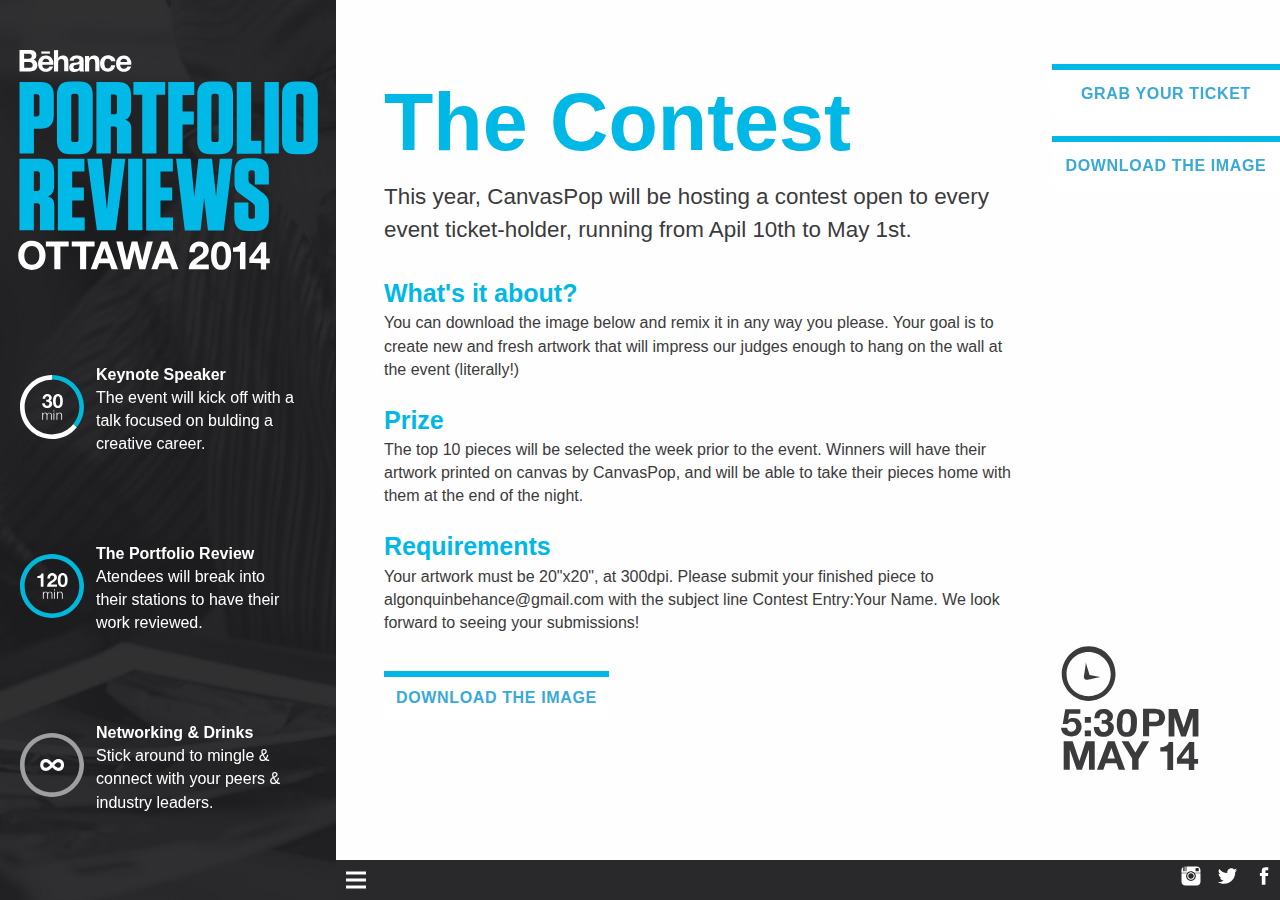
==== commit df8b9f9e: "Fixed margins large-screen" ====
--- a/contest.html
+++ b/contest.html
@@ -45,7 +45,7 @@
 	</header>
 	
 	<section id="details">
-		<h2 class="white unit unit-s-1 unit-m-1 unit-l-1">The Contest</h2>
+		<h1 class="white unit unit-s-1 unit-m-1 unit-l-1">The Contest</h1>
 		<p class="unit unit-s-1 unit-m-1 unit-l-1 p-large">This year, CanvasPop will be hosting a contest open to every event ticket-holder, running from Apil 10th to May 1st.</p>
 		<h3 class="cuatro white">What's it about?</h3>
 		<p class="unit unit-s-1 unit-m-1 unit-l-1">You can download the image below and remix it in any way you please. Your goal is to create new and fresh artwork that will impress our judges enough to hang on the wall at the event (literally!)</p> 
--- a/css/general.css
+++ b/css/general.css
@@ -26,12 +26,12 @@
 	line-height: 1.45;
 	color: #3B3A3C;
 	font-size: .9em;
-	padding: 2.9rem 0 1.45em 0;
+	padding: 2.9em 0 1.45em 0;
 	font-family: 'Helvetica Neue', Helvetica, sans-serif;
 }
 
 .contest-page {
-	padding: 2.9rem 0 6.15em 0;
+	padding: 2.9em 0 6.15em 0;
 }
 
 header {
@@ -76,6 +76,10 @@
 @media only screen and (min-width: 38em) {
 	
 	html, body {
+		padding: 0 0 1.95em 0;
+	}
+	
+	.contest-page {
 		padding: 0 0 1.95em 0;
 	}
 	
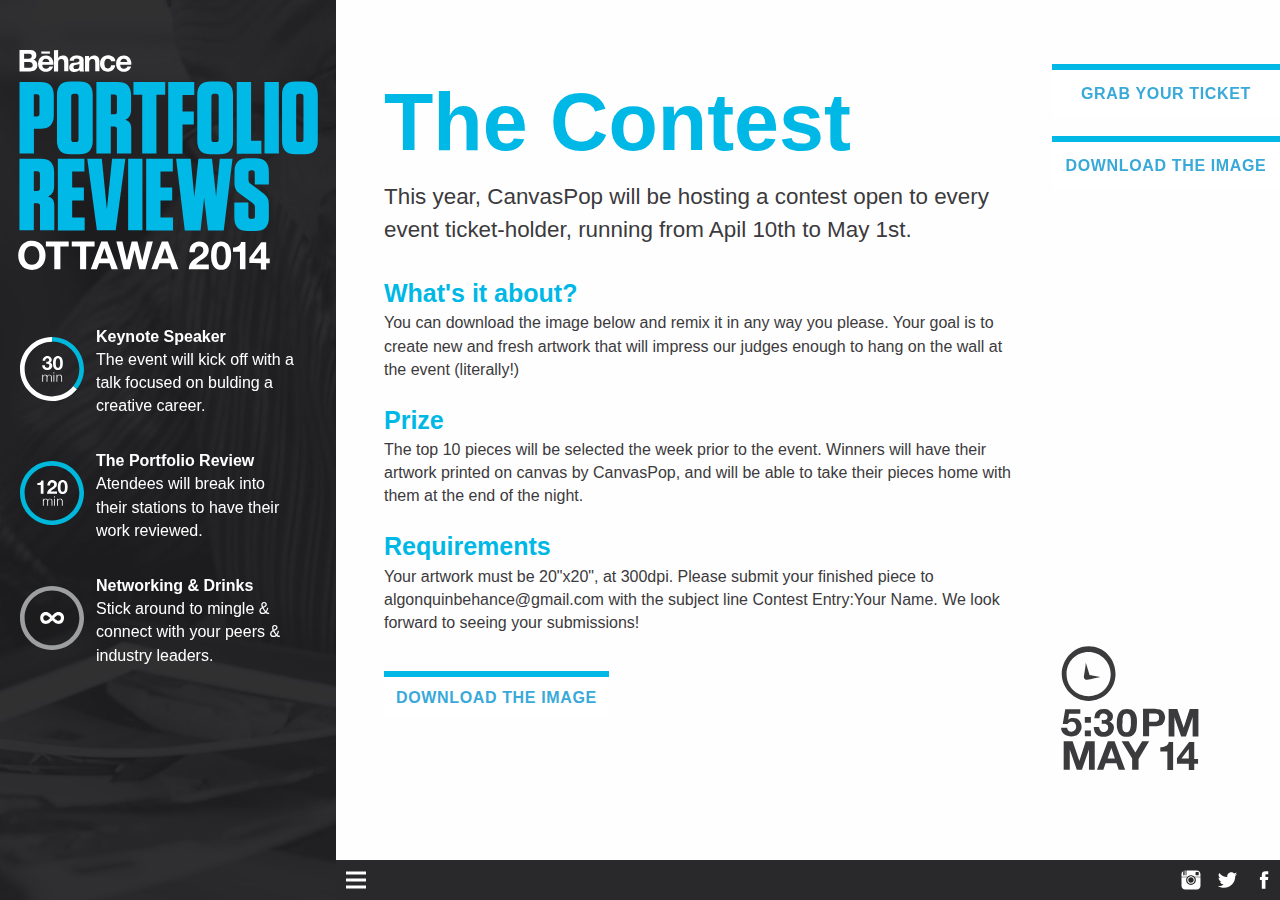
==== commit f3e93d9a: "Fixed Glitches in padding" ====
--- a/contest.html
+++ b/contest.html
@@ -26,7 +26,7 @@
 	</div>
 	
 	<header class="grid">
-		<a href="index.html" class="unit unit-xs-1 unit-s-1 unit-m-1 unit-l-1"><img src="images/behance-title.svg" class="title" alt="event title"></a>
+		<a href="index.html" class="title unit unit-xs-1 unit-s-1 unit-m-1 unit-l-1"><img src="images/behance-title.svg" class="title" alt="event title"></a>
 		<div class="schedule-part unit unit-xs-1 unit-s-1 unit-m-1 unit-l-1">
 			<img class="icon-top" alt="" src="images/schedule1.svg">
 			<p class="brand cinco">Keynote Speaker</p>
--- a/css/general.css
+++ b/css/general.css
@@ -26,12 +26,13 @@
 	line-height: 1.45;
 	color: #3B3A3C;
 	font-size: .9em;
-	padding: 2.9em 0 1.45em 0;
+	padding: 3em 0 1.45em 0;
 	font-family: 'Helvetica Neue', Helvetica, sans-serif;
 }
 
 .contest-page {
-	padding: 2.9em 0 6.15em 0;
+	font-size: .9em;
+	padding: 3em 0 6em 0;
 }
 
 header {
@@ -42,6 +43,10 @@
 	background-position: left center;
 }
 
+.title {
+	
+}
+
 /* Schedule */
 
 .schedule {
@@ -53,6 +58,8 @@
 }
 
 .schedule-part {
+	display: block;
+	min-height: 5em;
 	margin: 1em 0;
 	padding-left: 1.25em;
 }
@@ -73,6 +80,7 @@
 	margin: 0rem 3% 0.75rem;
 }
 
+
 @media only screen and (min-width: 38em) {
 	
 	html, body {
@@ -80,7 +88,7 @@
 	}
 	
 	.contest-page {
-		padding: 0 0 1.95em 0;
+		padding: 0 0 4em 0;
 	}
 	
 	header {
@@ -89,14 +97,14 @@
 		top: 0;
 		bottom:0;
 		height: 100%;
-		max-width: 21rem;
+		width: 21rem;
 		z-index: 8000;
 	}
 	
 	.schedule-part {
 		position: relative;
 		margin: 0;
-		padding-left:1.25em;
+		padding: .5em 0 .5em 1.25em;
 	}
 
 	.schedule-part p{
@@ -112,6 +120,32 @@
 		float: left;
 		height: 4rem;
 		margin: .75em .75em 0 0;
+	}
+	
+}
+
+@media only screen and (min-width: 38em) and (min-height: 650px) {
+	
+	
+	.schedule-part {
+		padding: 1em 0 1em 1.25em;
+	}
+	
+	.title {
+		margin-bottom: 1rem;
+	}
+	
+}
+
+@media only screen and (min-width: 38em) and (min-height: 1000px) {
+	
+	
+	.schedule-part {
+		padding: 1.25em 0 1em 1.5em;
+	}
+	
+	.title {
+		margin-bottom: 1.3rem;
 	}
 	
 }
@@ -352,6 +386,7 @@
 }
 
 @media only screen and (min-width: 60em) {
+	
 	.date-time {
 		display: block;
 		width: 12em;
@@ -359,6 +394,7 @@
 		right: 3.5em;
 		bottom: 6em;
 	}
+	
 }
 
 footer, .resp-footer {
@@ -439,4 +475,8 @@
 	html, body {
 		font-size: 1em;
 	}
+	
+	.contest-page {
+		font-size: 1em;
+	}
 }--- a/css/grid.css
+++ b/css/grid.css
@@ -3,10 +3,10 @@
   padding: 0;
   letter-spacing: -0.31em;
   text-rendering: optimizespeed;
-  display: -webkit-flex;
+  /*display: -webkit-flex;
   -webkit-flex-flow: row wrap;
   display: -ms-flexbox;
-  -ms-flex-flow: row wrap;
+  -ms-flex-flow: row wrap;*/
 }
 
 .grid-bottom {
